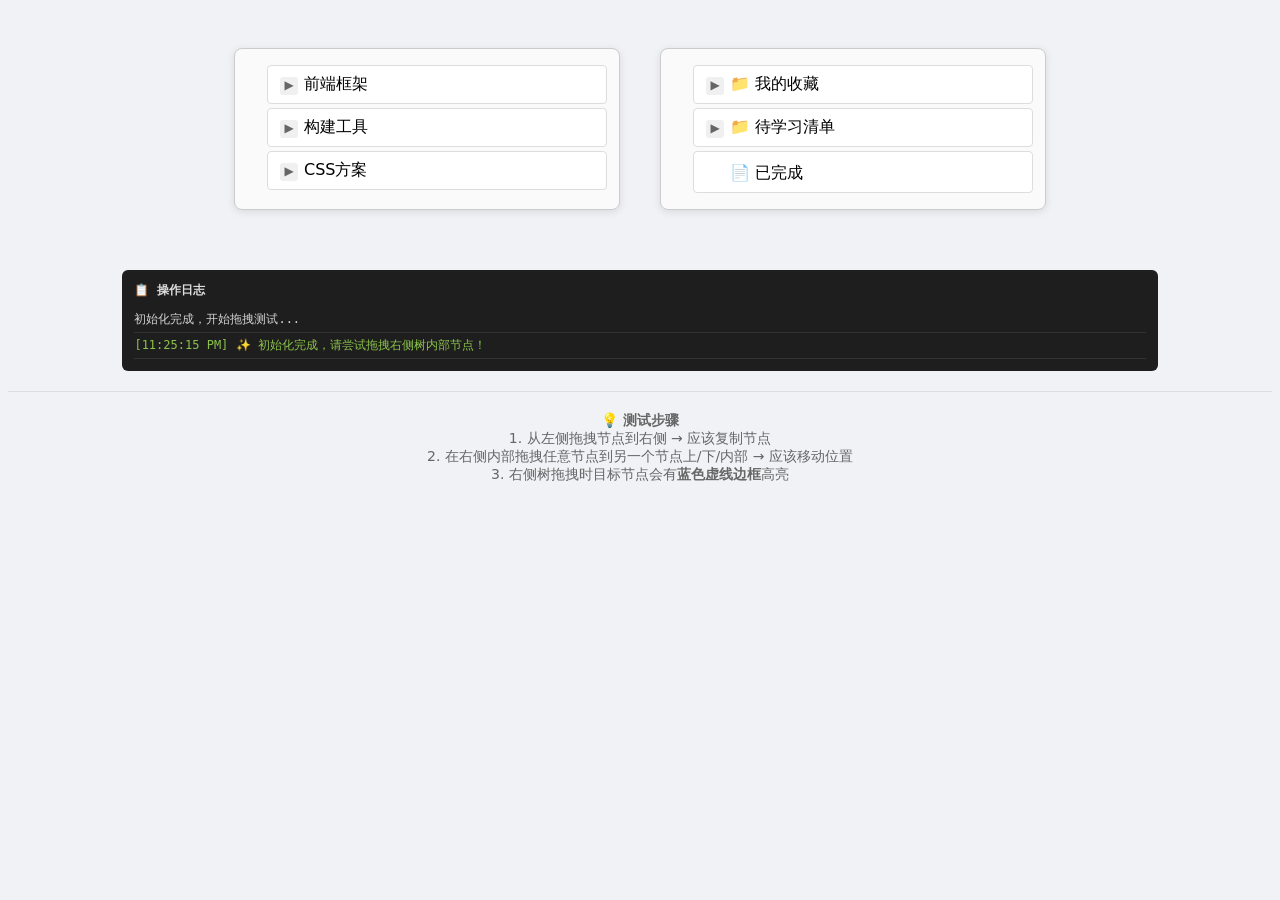
==== jquery-tree/index.html @ a4e8eb5d "新增jstree插件" ====
<!DOCTYPE html>
<html lang="zh-CN">
<head>
    <meta charset="UTF-8">
    <title>jQuery DragTree - 测试右侧拖拽</title>
    <script src="https://code.jquery.com/jquery-3.7.1.min.js"></script>
    <link rel="stylesheet" href="dragtree.css">
    <script src="jquery.dragtree.js"></script>
    <style>
        body {
            font-family: system-ui, -apple-system, sans-serif;
            background: #f0f2f5;
        }
        .demo-container {
            display: flex;
            gap: 40px;
            padding: 40px;
            justify-content: center;
            flex-wrap: wrap;
        }
        .tree {
            width: 360px;
            border: 1px solid #ccc;
            border-radius: 8px;
            padding: 12px;
            background: #fafafa;
            box-shadow: 0 2px 8px rgba(0,0,0,0.1);
        }
        .tree h3 {
            margin-top: 0;
            text-align: center;
            font-size: 16px;
            color: #333;
        }
        .info {
            text-align: center;
            padding: 20px;
            color: #666;
            font-size: 14px;
            border-top: 1px solid #ddd;
            margin-top: 20px;
        }
        .log-panel {
            margin: 20px auto;
            width: 80%;
            background: #1e1e1e;
            color: #d4d4d4;
            padding: 12px;
            border-radius: 6px;
            font-family: monospace;
            font-size: 12px;
            max-height: 200px;
            overflow-y: auto;
        }
        .log-panel h4 {
            margin: 0 0 8px 0;
            color: #ddd;
        }
        .log-entry {
            border-bottom: 1px solid #333;
            padding: 4px 0;
        }
        button {
            padding: 4px 12px;
            margin: 0 4px;
            cursor: pointer;
        }
    </style>
</head>
<body>
<div class="demo-container">
    <div class="tree" id="leftTree">
        <h3>📂 左侧树（可复制到右侧）</h3>
    </div>
    <div class="tree" id="rightTree">
        <h3>🎯 右侧树（内部可拖拽移动）</h3>
        <div style="text-align:center; margin-bottom:10px;">
            <button id="expandAll">全部展开</button>
            <button id="collapseAll">全部折叠</button>
            <button id="resetRight">重置右侧树</button>
        </div>
    </div>
</div>
<div class="log-panel" id="logPanel">
    <h4>📋 操作日志</h4>
    <div class="log-entry">初始化完成，开始拖拽测试...</div>
</div>
<div class="info">
    💡 <strong>测试步骤</strong><br>
    1. 从左侧拖拽节点到右侧 → 应该复制节点<br>
    2. 在右侧内部拖拽任意节点到另一个节点上/下/内部 → 应该移动位置<br>
    3. 右侧树拖拽时目标节点会有<strong>蓝色虚线边框</strong>高亮
</div>

<script>
    $(function() {
        // 日志记录
        function addLog(msg, type = 'info') {
            const colors = { info: '#8bc34a', copy: '#64b5f6', move: '#ffb74d', error: '#ef5350' };
            const logHtml = `<div class="log-entry" style="color: ${colors[type] || colors.info}">[${new Date().toLocaleTimeString()}] ${msg}</div>`;
            $('#logPanel').append(logHtml);
            $('#logPanel').scrollTop($('#logPanel')[0].scrollHeight);
        }
        
        // 左侧树数据
        const leftTreeData = [
            {
                id: "L1",
                text: "前端框架",
                children: [
                    { id: "L1-1", text: "Vue.js", children: [] },
                    { id: "L1-2", text: "React", children: [] },
                    { id: "L1-3", text: "Angular", children: [] }
                ]
            },
            {
                id: "L2",
                text: "构建工具",
                children: [
                    { id: "L2-1", text: "Webpack", children: [] },
                    { id: "L2-2", text: "Vite", children: [] }
                ]
            },
            {
                id: "L3",
                text: "CSS方案",
                children: [
                    { id: "L3-1", text: "Tailwind", children: [] },
                    { id: "L3-2", text: "CSS Modules", children: [] }
                ]
            }
        ];
        
        // 右侧树数据（初始有一些节点）
        const rightTreeData = [
            {
                id: "R1",
                text: "我的收藏",
                children: [
                    { id: "R1-1", text: "jQuery 技巧", children: [] },
                    { id: "R1-2", text: "CSS Grid 布局", children: [] }
                ]
            },
            {
                id: "R2",
                text: "待学习清单",
                children: [
                    { id: "R2-1", text: "TypeScript", children: [] },
                    { 
                        id: "R2-2", 
                        text: "Node.js 进阶", 
                        children: [
                            { id: "R2-2-1", text: "Express", children: [] },
                            { id: "R2-2-2", text: "Nest.js", children: [] }
                        ]
                    }
                ]
            },
            {
                id: "R3",
                text: "已完成",
                children: []
            }
        ];
        
        // 初始化左侧树
        $('#leftTree').dragtree({
            data: leftTreeData,
            defaultCollapsed: true,
            enableLeftToRight: true,
            enableRightReorder: false,
            onCopy: function(source, cloned, target, position) {
                addLog(`📋 复制: "${source.text}" → 目标: "${target.text}" (位置: ${position})`, 'copy');
            },
            onDragStart: function(li, type) {
                addLog(`🚀 开始拖拽: "${$(li).find('.node-text').text()}"`, 'info');
            },
            onDragEnd: function(li, target, success) {
                if (!success) addLog(`❌ 拖拽取消`, 'error');
            }
        });
        
        // 初始化右侧树（重点测试内部拖拽）
        let currentRightData = JSON.parse(JSON.stringify(rightTreeData));
        
        function initRightTree() {
            $('#rightTree').dragtree({
                data: currentRightData,
                defaultCollapsed: true,
                enableLeftToRight: true,
                enableRightReorder: true,  // 开启内部拖拽重排
                onCopy: function(source, cloned, target, position) {
                    addLog(`📋 复制: "${source.text}" → 目标: "${target.text}" (位置: ${position})`, 'copy');
                    // 更新内部数据引用
                    currentRightData = $('#rightTree').data('dragtree-data');
                },
                onMove: function(node, target, position) {
                    addLog(`🔄 移动: "${node.text}" → 目标: "${target.text}" (位置: ${position})`, 'move');
                    // 移动后更新数据引用
                    currentRightData = $('#rightTree').data('dragtree-data');
                    console.log('移动后的右侧树数据:', currentRightData);
                },
                onDragStart: function(li, type) {
                    addLog(`🚀 开始拖拽: "${$(li).find('.node-text').text()}" (内部移动)`, 'info');
                },
                onDragEnd: function(li, target, success) {
                    if (success) {
                        addLog(`✅ 拖拽完成`, 'move');
                    } else {
                        addLog(`❌ 拖拽取消或无效`, 'error');
                    }
                },
                onToggle: function(node, state) {
                    addLog(`🔽 ${state === 'expanded' ? '展开' : '折叠'}: "${node.text}"`, 'info');
                },
                renderNode: function(node) {
                    const hasChildren = node.children && node.children.length > 0;
                    const icon = hasChildren ? '📁' : '📄';
                    return `${icon} <span class="node-text">${escapeHtml(node.text)}</span>`;
                }
            });
        }
        
        initRightTree();
        
        // 重置右侧树
        $('#resetRight').on('click', function() {
            currentRightData = JSON.parse(JSON.stringify(rightTreeData));
            initRightTree();
            addLog(`🔄 已重置右侧树`, 'info');
        });
        
        // 全部展开/折叠
        $('#expandAll').on('click', function() {
            $('#rightTree').find('li').each(function() {
                const $li = $(this);
                const $icon = $li.children('.node-wrapper').children('.toggle-icon');
                const hasChildren = $li.children('ul').length > 0;
                if (hasChildren && $li.hasClass('collapsed')) {
                    $li.removeClass('collapsed');
                    $icon.text('▼');
                }
            });
            addLog(`📂 全部展开`, 'info');
        });
        
        $('#collapseAll').on('click', function() {
            $('#rightTree').find('li').each(function() {
                const $li = $(this);
                const $icon = $li.children('.node-wrapper').children('.toggle-icon');
                const hasChildren = $li.children('ul').length > 0;
                if (hasChildren && !$li.hasClass('collapsed')) {
                    $li.addClass('collapsed');
                    $icon.text('▶');
                }
            });
            addLog(`📁 全部折叠`, 'info');
        });
        
        function escapeHtml(str) {
            if (!str) return '';
            return String(str).replace(/[&<>]/g, function(m) {
                if (m === '&') return '&amp;';
                if (m === '<') return '&lt;';
                if (m === '>') return '&gt;';
                return m;
            });
        }
        
        addLog('✨ 初始化完成，请尝试拖拽右侧树内部节点！', 'info');
    });
</script>
</body>
</html>
---- jquery-tree/dragtree.css ----
[data-dragtree] {
    user-select: none;
}
[data-dragtree] ul {
    list-style: none;
    padding-left: 20px;
    margin: 0;
}
[data-dragtree] li {
    padding: 8px 12px;
    margin: 4px 0;
    background: white;
    border: 1px solid #ddd;
    border-radius: 4px;
    cursor: grab;
    transition: all 0.1s ease;
    position: relative;
}
[data-dragtree] li:active {
    cursor: grabbing;
}
[data-dragtree] li.dragging {
    opacity: 0.4;
}
[data-dragtree] li.drag-over {
    border: 2px dashed #0078d4;
    background: #e5f3ff;
}

/* 折叠/展开箭头样式 */
[data-dragtree] .toggle-icon {
    display: inline-block;
    width: 18px;
    height: 18px;
    margin-right: 6px;
    cursor: pointer;
    text-align: center;
    line-height: 16px;
    font-size: 12px;
    font-weight: bold;
    color: #666;
    background: #f0f0f0;
    border-radius: 3px;
    transition: all 0.1s;
}
[data-dragtree] .toggle-icon:hover {
    background: #ddd;
    color: #333;
}
[data-dragtree] .toggle-icon.empty {
    visibility: hidden;
    background: transparent;
    cursor: default;
}
[data-dragtree] .toggle-icon.empty:hover {
    background: transparent;
}

/* 节点内容区域（可拖拽区域） */
[data-dragtree] .node-content {
    display: inline-block;
    cursor: grab;
}
[data-dragtree] .node-content:active {
    cursor: grabbing;
}

/* 折叠状态：隐藏子 ul */
[data-dragtree] li.collapsed > ul {
    display: none;
}

/* 克隆元素样式 */
.drag-clone {
    position: fixed !important;
    z-index: 9999 !important;
    pointer-events: none !important;
    background: white !important;
    border: 2px solid #0078d4 !important;
    border-radius: 4px !important;
    padding: 6px 12px !important;
    box-shadow: 2px 2px 8px rgba(0,0,0,0.2) !important;
    opacity: 0.8 !important;
    white-space: nowrap !important;
    font-family: inherit !important;
    font-size: 14px !important;
}
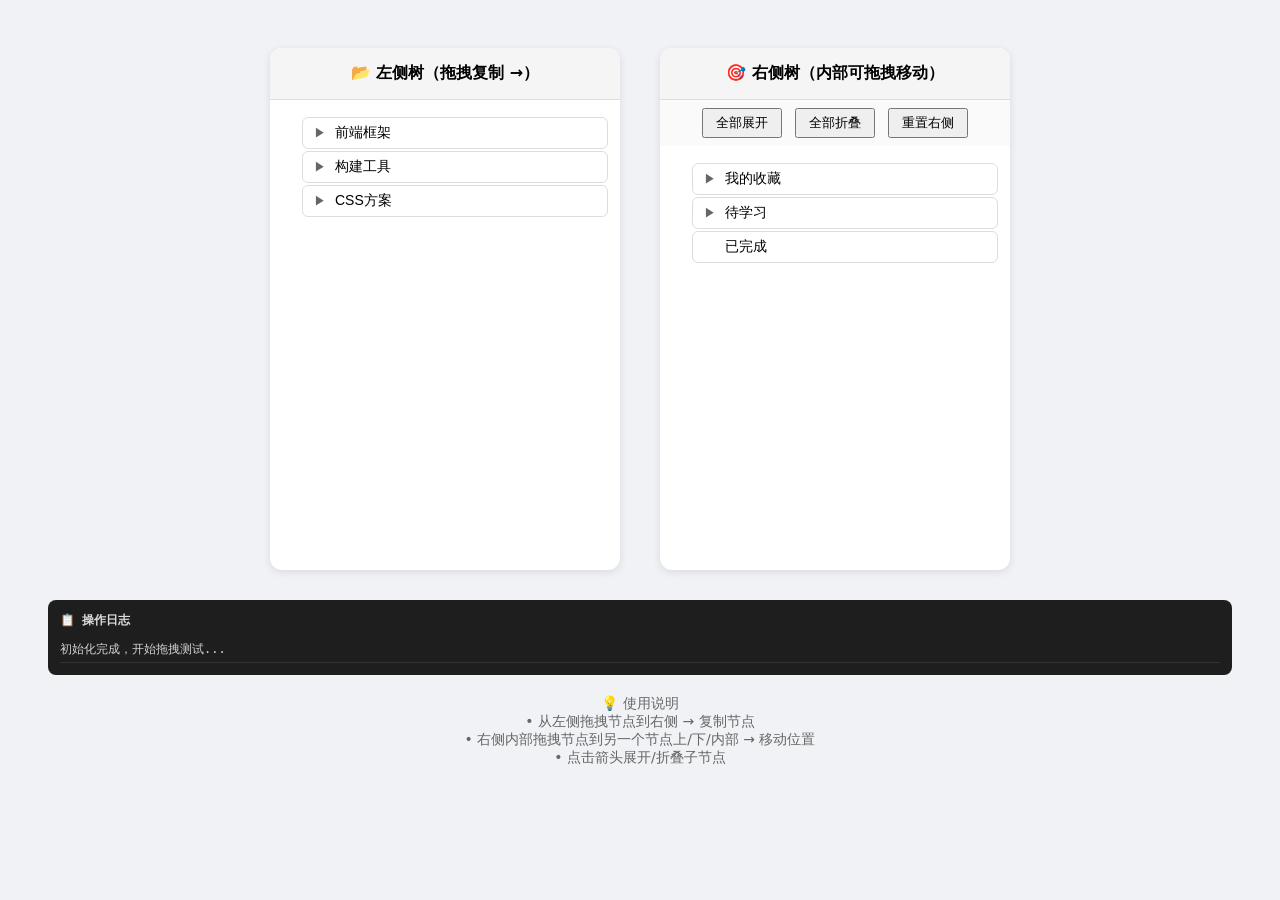
==== commit 74d214f9: "更新jstree" ====
--- a/jquery-tree/index.html
+++ b/jquery-tree/index.html
@@ -2,51 +2,49 @@
 <html lang="zh-CN">
 <head>
     <meta charset="UTF-8">
-    <title>jQuery DragTree - 测试右侧拖拽</title>
+    <title>SimpleTree - 简洁拖拽树</title>
     <script src="https://code.jquery.com/jquery-3.7.1.min.js"></script>
-    <link rel="stylesheet" href="dragtree.css">
-    <script src="jquery.dragtree.js"></script>
+    <link rel="stylesheet" href="simple-tree.css">
+    <script src="simple-tree.js"></script>
     <style>
         body {
             font-family: system-ui, -apple-system, sans-serif;
             background: #f0f2f5;
-        }
-        .demo-container {
+            padding: 40px;
+        }
+        .container {
             display: flex;
             gap: 40px;
-            padding: 40px;
             justify-content: center;
             flex-wrap: wrap;
         }
-        .tree {
-            width: 360px;
-            border: 1px solid #ccc;
+        .tree-panel {
+            width: 350px;
+            background: white;
+            border-radius: 12px;
+            box-shadow: 0 2px 8px rgba(0,0,0,0.1);
+            overflow: hidden;
+        }
+        .tree-panel h3 {
+            margin: 0;
+            padding: 15px;
+            background: #f5f5f5;
+            border-bottom: 1px solid #ddd;
+            text-align: center;
+            font-size: 16px;
+        }
+        .tree-panel .simple-tree {
+            padding: 12px;
+            min-height: 400px;
+            max-height: 500px;
+            overflow-y: auto;
+        }
+        .log-panel {
+            margin-top: 30px;
+            background: #1e1e1e;
+            color: #d4d4d4;
             border-radius: 8px;
             padding: 12px;
-            background: #fafafa;
-            box-shadow: 0 2px 8px rgba(0,0,0,0.1);
-        }
-        .tree h3 {
-            margin-top: 0;
-            text-align: center;
-            font-size: 16px;
-            color: #333;
-        }
-        .info {
-            text-align: center;
-            padding: 20px;
-            color: #666;
-            font-size: 14px;
-            border-top: 1px solid #ddd;
-            margin-top: 20px;
-        }
-        .log-panel {
-            margin: 20px auto;
-            width: 80%;
-            background: #1e1e1e;
-            color: #d4d4d4;
-            padding: 12px;
-            border-radius: 6px;
             font-family: monospace;
             font-size: 12px;
             max-height: 200px;
@@ -57,8 +55,14 @@
             color: #ddd;
         }
         .log-entry {
+            padding: 4px 0;
             border-bottom: 1px solid #333;
-            padding: 4px 0;
+        }
+        .info {
+            text-align: center;
+            margin-top: 20px;
+            color: #666;
+            font-size: 14px;
         }
         button {
             padding: 4px 12px;
@@ -68,155 +72,115 @@
     </style>
 </head>
 <body>
-<div class="demo-container">
-    <div class="tree" id="leftTree">
-        <h3>📂 左侧树（可复制到右侧）</h3>
+<div class="container">
+    <!-- 左侧树 -->
+    <div class="tree-panel">
+        <h3>📂 左侧树（拖拽复制 →）</h3>
+        <div id="leftTree"></div>
     </div>
-    <div class="tree" id="rightTree">
+    
+    <!-- 右侧树 -->
+    <div class="tree-panel">
         <h3>🎯 右侧树（内部可拖拽移动）</h3>
-        <div style="text-align:center; margin-bottom:10px;">
+        <div style="padding: 8px; text-align: center; background: #fafafa;">
             <button id="expandAll">全部展开</button>
             <button id="collapseAll">全部折叠</button>
-            <button id="resetRight">重置右侧树</button>
+            <button id="resetRight">重置右侧</button>
         </div>
+        <div id="rightTree"></div>
     </div>
 </div>
+
 <div class="log-panel" id="logPanel">
     <h4>📋 操作日志</h4>
     <div class="log-entry">初始化完成，开始拖拽测试...</div>
 </div>
 <div class="info">
-    💡 <strong>测试步骤</strong><br>
-    1. 从左侧拖拽节点到右侧 → 应该复制节点<br>
-    2. 在右侧内部拖拽任意节点到另一个节点上/下/内部 → 应该移动位置<br>
-    3. 右侧树拖拽时目标节点会有<strong>蓝色虚线边框</strong>高亮
+    💡 使用说明<br>
+    • 从左侧拖拽节点到右侧 → 复制节点<br>
+    • 右侧内部拖拽节点到另一个节点上/下/内部 → 移动位置<br>
+    • 点击箭头展开/折叠子节点
 </div>
 
 <script>
     $(function() {
-        // 日志记录
-        function addLog(msg, type = 'info') {
-            const colors = { info: '#8bc34a', copy: '#64b5f6', move: '#ffb74d', error: '#ef5350' };
+        // 日志
+        function addLog(msg, type) {
+            const colors = { copy: '#64b5f6', move: '#ffb74d', error: '#ef5350', info: '#8bc34a' };
             const logHtml = `<div class="log-entry" style="color: ${colors[type] || colors.info}">[${new Date().toLocaleTimeString()}] ${msg}</div>`;
             $('#logPanel').append(logHtml);
             $('#logPanel').scrollTop($('#logPanel')[0].scrollHeight);
         }
         
         // 左侧树数据
-        const leftTreeData = [
-            {
-                id: "L1",
-                text: "前端框架",
-                children: [
-                    { id: "L1-1", text: "Vue.js", children: [] },
-                    { id: "L1-2", text: "React", children: [] },
-                    { id: "L1-3", text: "Angular", children: [] }
-                ]
+        const leftData = [
+            { id: "L1", text: "前端框架", children: [
+                { id: "L1-1", text: "Vue.js" },
+                { id: "L1-2", text: "React" },
+                { id: "L1-3", text: "Angular" }
+            ]},
+            { id: "L2", text: "构建工具", children: [
+                { id: "L2-1", text: "Webpack" },
+                { id: "L2-2", text: "Vite" }
+            ]},
+            { id: "L3", text: "CSS方案", children: [
+                { id: "L3-1", text: "Tailwind" },
+                { id: "L3-2", text: "CSS Modules" }
+            ]}
+        ];
+        
+        // 右侧树数据
+        let rightData = [
+            { id: "R1", text: "我的收藏", children: [
+                { id: "R1-1", text: "jQuery技巧" },
+                { id: "R1-2", text: "CSS Grid" }
+            ]},
+            { id: "R2", text: "待学习", children: [
+                { id: "R2-1", text: "TypeScript" },
+                { id: "R2-2", text: "Node.js", children: [
+                    { id: "R2-2-1", text: "Express" },
+                    { id: "R2-2-2", text: "Nest.js" }
+                ]}
+            ]},
+            { id: "R3", text: "已完成", children: [] }
+        ];
+        
+        // 初始化左侧树
+        $('#leftTree').simpleTree({
+            data: leftData,
+            defaultCollapsed: true,
+            onCopy: function(source, cloned, targetId, position) {
+                addLog(`📋 复制: "${source.text}" → 目标ID: ${targetId} (${position})`, 'copy');
             },
-            {
-                id: "L2",
-                text: "构建工具",
-                children: [
-                    { id: "L2-1", text: "Webpack", children: [] },
-                    { id: "L2-2", text: "Vite", children: [] }
-                ]
+            onDragStart: function(node, treeId) {
+                addLog(`🚀 开始拖拽: "${node.text}" (${treeId})`, 'info');
             },
-            {
-                id: "L3",
-                text: "CSS方案",
-                children: [
-                    { id: "L3-1", text: "Tailwind", children: [] },
-                    { id: "L3-2", text: "CSS Modules", children: [] }
-                ]
+            onDragEnd: function(node, success) {
+                if (!success) addLog(`❌ 拖拽取消: "${node.text}"`, 'error');
+                else addLog(`✅ 拖拽完成: "${node.text}"`, 'info');
             }
-        ];
-        
-        // 右侧树数据（初始有一些节点）
-        const rightTreeData = [
-            {
-                id: "R1",
-                text: "我的收藏",
-                children: [
-                    { id: "R1-1", text: "jQuery 技巧", children: [] },
-                    { id: "R1-2", text: "CSS Grid 布局", children: [] }
-                ]
-            },
-            {
-                id: "R2",
-                text: "待学习清单",
-                children: [
-                    { id: "R2-1", text: "TypeScript", children: [] },
-                    { 
-                        id: "R2-2", 
-                        text: "Node.js 进阶", 
-                        children: [
-                            { id: "R2-2-1", text: "Express", children: [] },
-                            { id: "R2-2-2", text: "Nest.js", children: [] }
-                        ]
-                    }
-                ]
-            },
-            {
-                id: "R3",
-                text: "已完成",
-                children: []
-            }
-        ];
-        
-        // 初始化左侧树
-        $('#leftTree').dragtree({
-            data: leftTreeData,
-            defaultCollapsed: true,
-            enableLeftToRight: true,
-            enableRightReorder: false,
-            onCopy: function(source, cloned, target, position) {
-                addLog(`📋 复制: "${source.text}" → 目标: "${target.text}" (位置: ${position})`, 'copy');
-            },
-            onDragStart: function(li, type) {
-                addLog(`🚀 开始拖拽: "${$(li).find('.node-text').text()}"`, 'info');
-            },
-            onDragEnd: function(li, target, success) {
-                if (!success) addLog(`❌ 拖拽取消`, 'error');
-            }
-        });
-        
-        // 初始化右侧树（重点测试内部拖拽）
-        let currentRightData = JSON.parse(JSON.stringify(rightTreeData));
-        
+        });
+        
+        // 初始化右侧树
         function initRightTree() {
-            $('#rightTree').dragtree({
-                data: currentRightData,
+            $('#rightTree').simpleTree({
+                data: JSON.parse(JSON.stringify(rightData)),
                 defaultCollapsed: true,
-                enableLeftToRight: true,
-                enableRightReorder: true,  // 开启内部拖拽重排
-                onCopy: function(source, cloned, target, position) {
-                    addLog(`📋 复制: "${source.text}" → 目标: "${target.text}" (位置: ${position})`, 'copy');
+                onCopy: function(source, cloned, targetId, position) {
+                    addLog(`📋 复制: "${source.text}" → 目标ID: ${targetId} (${position})`, 'copy');
                     // 更新内部数据引用
-                    currentRightData = $('#rightTree').data('dragtree-data');
+                    rightData = $('#rightTree').data('treeData');
                 },
-                onMove: function(node, target, position) {
-                    addLog(`🔄 移动: "${node.text}" → 目标: "${target.text}" (位置: ${position})`, 'move');
-                    // 移动后更新数据引用
-                    currentRightData = $('#rightTree').data('dragtree-data');
-                    console.log('移动后的右侧树数据:', currentRightData);
+                onMove: function(node, targetId, position) {
+                    addLog(`🔄 移动: "${node.text}" → 目标ID: ${targetId} (${position})`, 'move');
+                    rightData = $('#rightTree').data('treeData');
                 },
-                onDragStart: function(li, type) {
-                    addLog(`🚀 开始拖拽: "${$(li).find('.node-text').text()}" (内部移动)`, 'info');
+                onDragStart: function(node, treeId) {
+                    addLog(`🚀 开始拖拽: "${node.text}" (内部移动)`, 'info');
                 },
-                onDragEnd: function(li, target, success) {
-                    if (success) {
-                        addLog(`✅ 拖拽完成`, 'move');
-                    } else {
-                        addLog(`❌ 拖拽取消或无效`, 'error');
-                    }
-                },
-                onToggle: function(node, state) {
-                    addLog(`🔽 ${state === 'expanded' ? '展开' : '折叠'}: "${node.text}"`, 'info');
-                },
-                renderNode: function(node) {
-                    const hasChildren = node.children && node.children.length > 0;
-                    const icon = hasChildren ? '📁' : '📄';
-                    return `${icon} <span class="node-text">${escapeHtml(node.text)}</span>`;
+                onDragEnd: function(node, success) {
+                    if (success) addLog(`✅ 移动完成: "${node.text}"`, 'move');
+                    else addLog(`❌ 移动取消: "${node.text}"`, 'error');
                 }
             });
         }
@@ -225,49 +189,50 @@
         
         // 重置右侧树
         $('#resetRight').on('click', function() {
-            currentRightData = JSON.parse(JSON.stringify(rightTreeData));
+            rightData = [
+                { id: "R1", text: "我的收藏", children: [
+                    { id: "R1-1", text: "jQuery技巧" },
+                    { id: "R1-2", text: "CSS Grid" }
+                ]},
+                { id: "R2", text: "待学习", children: [
+                    { id: "R2-1", text: "TypeScript" },
+                    { id: "R2-2", text: "Node.js", children: [
+                        { id: "R2-2-1", text: "Express" },
+                        { id: "R2-2-2", text: "Nest.js" }
+                    ]}
+                ]},
+                { id: "R3", text: "已完成", children: [] }
+            ];
             initRightTree();
-            addLog(`🔄 已重置右侧树`, 'info');
+            addLog('🔄 右侧树已重置', 'info');
         });
         
         // 全部展开/折叠
-        $('#expandAll').on('click', function() {
-            $('#rightTree').find('li').each(function() {
-                const $li = $(this);
-                const $icon = $li.children('.node-wrapper').children('.toggle-icon');
-                const hasChildren = $li.children('ul').length > 0;
-                if (hasChildren && $li.hasClass('collapsed')) {
-                    $li.removeClass('collapsed');
-                    $icon.text('▼');
+        function setAllCollapsed($tree, collapsed) {
+            $tree.find('.node-children').each(function() {
+                const $children = $(this);
+                const $icon = $children.closest('li').find('.toggle-icon');
+                if ($children.length) {
+                    if (collapsed) {
+                        $children.hide();
+                        $icon.text('▶');
+                    } else {
+                        $children.show();
+                        $icon.text('▼');
+                    }
                 }
             });
-            addLog(`📂 全部展开`, 'info');
+        }
+        
+        $('#expandAll').on('click', function() {
+            setAllCollapsed($('#rightTree'), false);
+            addLog('📂 全部展开', 'info');
         });
         
         $('#collapseAll').on('click', function() {
-            $('#rightTree').find('li').each(function() {
-                const $li = $(this);
-                const $icon = $li.children('.node-wrapper').children('.toggle-icon');
-                const hasChildren = $li.children('ul').length > 0;
-                if (hasChildren && !$li.hasClass('collapsed')) {
-                    $li.addClass('collapsed');
-                    $icon.text('▶');
-                }
-            });
-            addLog(`📁 全部折叠`, 'info');
-        });
-        
-        function escapeHtml(str) {
-            if (!str) return '';
-            return String(str).replace(/[&<>]/g, function(m) {
-                if (m === '&') return '&amp;';
-                if (m === '<') return '&lt;';
-                if (m === '>') return '&gt;';
-                return m;
-            });
-        }
-        
-        addLog('✨ 初始化完成，请尝试拖拽右侧树内部节点！', 'info');
+            setAllCollapsed($('#rightTree'), true);
+            addLog('📁 全部折叠', 'info');
+        });
     });
 </script>
 </body>
--- a/jquery-tree/simple-tree.css
+++ b/jquery-tree/simple-tree.css
@@ -0,0 +1,82 @@
+/* simple-tree.css - 简洁树样式 */
+.simple-tree {
+    user-select: none;
+    font-family: -apple-system, BlinkMacSystemFont, 'Segoe UI', Roboto, sans-serif;
+    font-size: 14px;
+}
+
+.simple-tree ul {
+    list-style: none;
+    padding-left: 20px;
+    margin: 5px 0;
+}
+
+.simple-tree li {
+    list-style: none;
+    margin: 2px 0;
+    padding: 0;
+}
+
+.simple-tree .tree-node {
+    display: flex;
+    align-items: center;
+    padding: 6px 8px;
+    margin: 2px 0;
+    background: white;
+    border: 1px solid #ddd;
+    border-radius: 6px;
+    cursor: grab;
+    transition: all 0.1s ease;
+    gap: 6px;
+}
+
+.simple-tree .tree-node:active {
+    cursor: grabbing;
+}
+
+.simple-tree .tree-node.dragging {
+    opacity: 0.4;
+    cursor: grabbing;
+}
+
+.simple-tree .tree-node.drag-over {
+    border: 2px solid #0078d4;
+    background: #e5f3ff;
+}
+
+.simple-tree .toggle-icon {
+    display: inline-flex;
+    align-items: center;
+    justify-content: center;
+    width: 18px;
+    height: 18px;
+    font-size: 12px;
+    cursor: pointer;
+    color: #666;
+    flex-shrink: 0;
+}
+
+.simple-tree .toggle-icon.empty {
+    visibility: hidden;
+    cursor: default;
+}
+
+.simple-tree .node-content {
+    flex: 1;
+}
+
+/* 拖拽克隆体 */
+.simple-tree-clone {
+    position: fixed;
+    z-index: 9999;
+    background: white;
+    border: 2px solid #0078d4;
+    border-radius: 6px;
+    padding: 6px 12px;
+    box-shadow: 2px 2px 10px rgba(0,0,0,0.2);
+    opacity: 0.85;
+    font-size: 14px;
+    font-family: inherit;
+    pointer-events: none;
+    white-space: nowrap;
+}
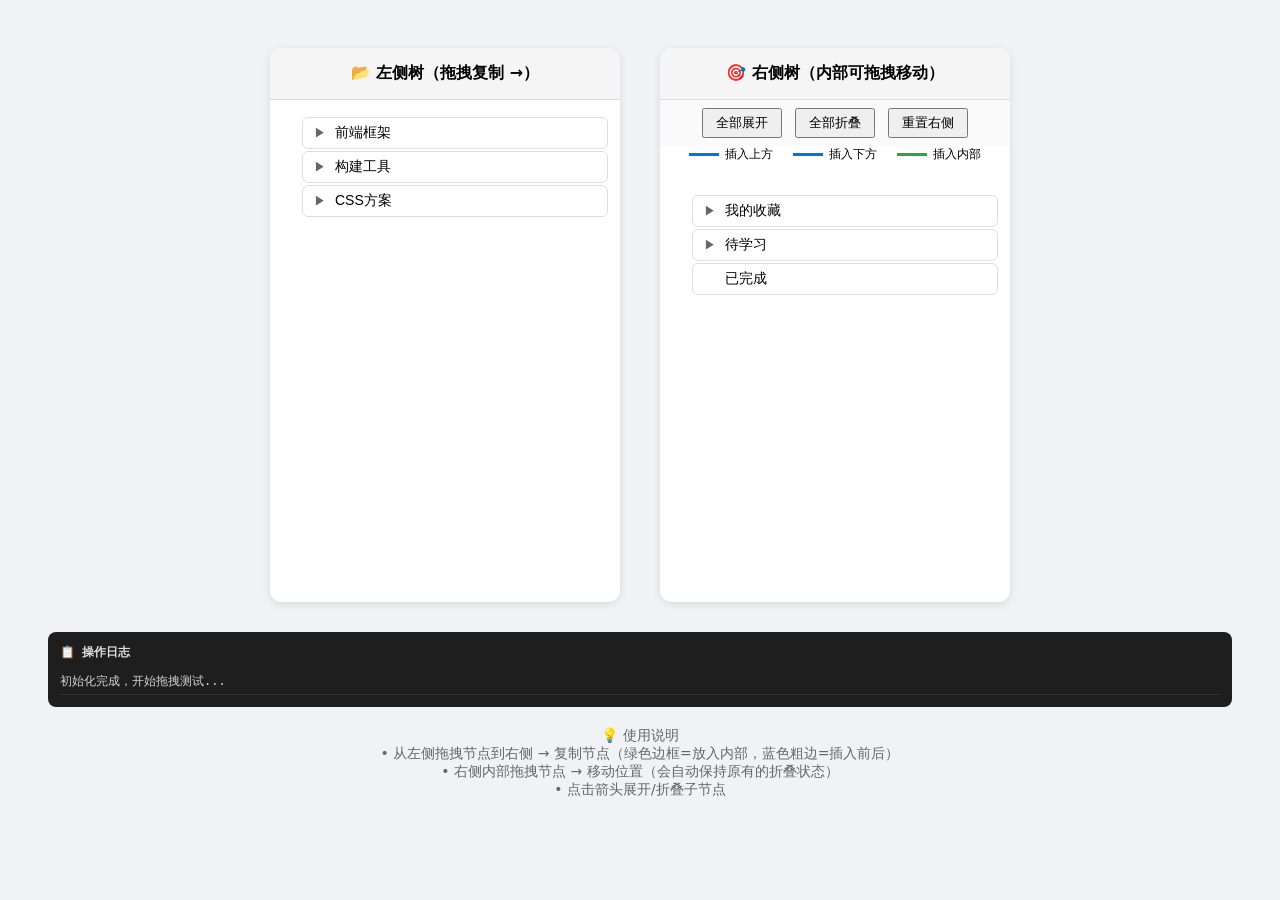
==== commit 9b4a5787: "修复jstree初步测试ok版本" ====
--- a/jquery-tree/index.html
+++ b/jquery-tree/index.html
@@ -2,7 +2,7 @@
 <html lang="zh-CN">
 <head>
     <meta charset="UTF-8">
-    <title>SimpleTree - 简洁拖拽树</title>
+    <title>SimpleTree - 优化版</title>
     <script src="https://code.jquery.com/jquery-3.7.1.min.js"></script>
     <link rel="stylesheet" href="simple-tree.css">
     <script src="simple-tree.js"></script>
@@ -64,6 +64,33 @@
             color: #666;
             font-size: 14px;
         }
+        .legend {
+            display: flex;
+            justify-content: center;
+            gap: 20px;
+            margin-bottom: 15px;
+            font-size: 12px;
+        }
+        .legend-item {
+            display: inline-flex;
+            align-items: center;
+            gap: 6px;
+        }
+        .legend-before {
+            width: 30px;
+            height: 3px;
+            background: #0078d4;
+        }
+        .legend-after {
+            width: 30px;
+            height: 3px;
+            background: #0078d4;
+        }
+        .legend-inside {
+            width: 30px;
+            height: 3px;
+            background: #28a745;
+        }
         button {
             padding: 4px 12px;
             margin: 0 4px;
@@ -73,19 +100,22 @@
 </head>
 <body>
 <div class="container">
-    <!-- 左侧树 -->
     <div class="tree-panel">
         <h3>📂 左侧树（拖拽复制 →）</h3>
         <div id="leftTree"></div>
     </div>
     
-    <!-- 右侧树 -->
     <div class="tree-panel">
         <h3>🎯 右侧树（内部可拖拽移动）</h3>
         <div style="padding: 8px; text-align: center; background: #fafafa;">
             <button id="expandAll">全部展开</button>
             <button id="collapseAll">全部折叠</button>
             <button id="resetRight">重置右侧</button>
+        </div>
+        <div class="legend">
+            <span class="legend-item"><span class="legend-before"></span> 插入上方</span>
+            <span class="legend-item"><span class="legend-after"></span> 插入下方</span>
+            <span class="legend-item"><span class="legend-inside"></span> 插入内部</span>
         </div>
         <div id="rightTree"></div>
     </div>
@@ -97,14 +127,13 @@
 </div>
 <div class="info">
     💡 使用说明<br>
-    • 从左侧拖拽节点到右侧 → 复制节点<br>
-    • 右侧内部拖拽节点到另一个节点上/下/内部 → 移动位置<br>
+    • 从左侧拖拽节点到右侧 → 复制节点（绿色边框=放入内部，蓝色粗边=插入前后）<br>
+    • 右侧内部拖拽节点 → 移动位置（会自动保持原有的折叠状态）<br>
     • 点击箭头展开/折叠子节点
 </div>
 
 <script>
     $(function() {
-        // 日志
         function addLog(msg, type) {
             const colors = { copy: '#64b5f6', move: '#ffb74d', error: '#ef5350', info: '#8bc34a' };
             const logHtml = `<div class="log-entry" style="color: ${colors[type] || colors.info}">[${new Date().toLocaleTimeString()}] ${msg}</div>`;
@@ -112,7 +141,6 @@
             $('#logPanel').scrollTop($('#logPanel')[0].scrollHeight);
         }
         
-        // 左侧树数据
         const leftData = [
             { id: "L1", text: "前端框架", children: [
                 { id: "L1-1", text: "Vue.js" },
@@ -129,7 +157,6 @@
             ]}
         ];
         
-        // 右侧树数据
         let rightData = [
             { id: "R1", text: "我的收藏", children: [
                 { id: "R1-1", text: "jQuery技巧" },
@@ -145,34 +172,30 @@
             { id: "R3", text: "已完成", children: [] }
         ];
         
-        // 初始化左侧树
         $('#leftTree').simpleTree({
             data: leftData,
             defaultCollapsed: true,
             onCopy: function(source, cloned, targetId, position) {
-                addLog(`📋 复制: "${source.text}" → 目标ID: ${targetId} (${position})`, 'copy');
+                addLog(`📋 复制: "${source.text}" → 目标: ${targetId} (${position})`, 'copy');
             },
             onDragStart: function(node, treeId) {
-                addLog(`🚀 开始拖拽: "${node.text}" (${treeId})`, 'info');
+                addLog(`🚀 开始拖拽: "${node.text}"`, 'info');
             },
             onDragEnd: function(node, success) {
                 if (!success) addLog(`❌ 拖拽取消: "${node.text}"`, 'error');
-                else addLog(`✅ 拖拽完成: "${node.text}"`, 'info');
             }
         });
         
-        // 初始化右侧树
         function initRightTree() {
             $('#rightTree').simpleTree({
                 data: JSON.parse(JSON.stringify(rightData)),
                 defaultCollapsed: true,
                 onCopy: function(source, cloned, targetId, position) {
-                    addLog(`📋 复制: "${source.text}" → 目标ID: ${targetId} (${position})`, 'copy');
-                    // 更新内部数据引用
+                    addLog(`📋 复制: "${source.text}" → 目标: ${targetId} (${position})`, 'copy');
                     rightData = $('#rightTree').data('treeData');
                 },
                 onMove: function(node, targetId, position) {
-                    addLog(`🔄 移动: "${node.text}" → 目标ID: ${targetId} (${position})`, 'move');
+                    addLog(`🔄 移动: "${node.text}" → 目标: ${targetId} (${position})`, 'move');
                     rightData = $('#rightTree').data('treeData');
                 },
                 onDragStart: function(node, treeId) {
@@ -187,7 +210,6 @@
         
         initRightTree();
         
-        // 重置右侧树
         $('#resetRight').on('click', function() {
             rightData = [
                 { id: "R1", text: "我的收藏", children: [
@@ -207,7 +229,6 @@
             addLog('🔄 右侧树已重置', 'info');
         });
         
-        // 全部展开/折叠
         function setAllCollapsed($tree, collapsed) {
             $tree.find('.node-children').each(function() {
                 const $children = $(this);
--- a/jquery-tree/simple-tree.css
+++ b/jquery-tree/simple-tree.css
@@ -1,4 +1,4 @@
-/* simple-tree.css - 简洁树样式 */
+/* simple-tree.css - 优化版 */
 .simple-tree {
     user-select: none;
     font-family: -apple-system, BlinkMacSystemFont, 'Segoe UI', Roboto, sans-serif;
@@ -39,9 +39,23 @@
     cursor: grabbing;
 }
 
-.simple-tree .tree-node.drag-over {
-    border: 2px solid #0078d4;
-    background: #e5f3ff;
+/* 拖拽到目标节点 - 不同位置不同样式 */
+.simple-tree .tree-node.drag-over-before {
+    border-top: 3px solid #0078d4;
+    border-bottom: 1px solid #ddd;
+    background: #f0f8ff;
+}
+
+.simple-tree .tree-node.drag-over-after {
+    border-bottom: 3px solid #0078d4;
+    border-top: 1px solid #ddd;
+    background: #f0f8ff;
+}
+
+.simple-tree .tree-node.drag-over-inside {
+    border: 2px solid #28a745;
+    background: #e8f5e9;
+    box-shadow: 0 0 0 2px rgba(40, 167, 69, 0.2);
 }
 
 .simple-tree .toggle-icon {
@@ -54,6 +68,7 @@
     cursor: pointer;
     color: #666;
     flex-shrink: 0;
+    transition: transform 0.1s;
 }
 
 .simple-tree .toggle-icon.empty {
@@ -79,4 +94,11 @@
     font-family: inherit;
     pointer-events: none;
     white-space: nowrap;
+}
+
+/* 提示文字 */
+.drop-hint {
+    font-size: 12px;
+    color: #666;
+    margin-left: 8px;
 }
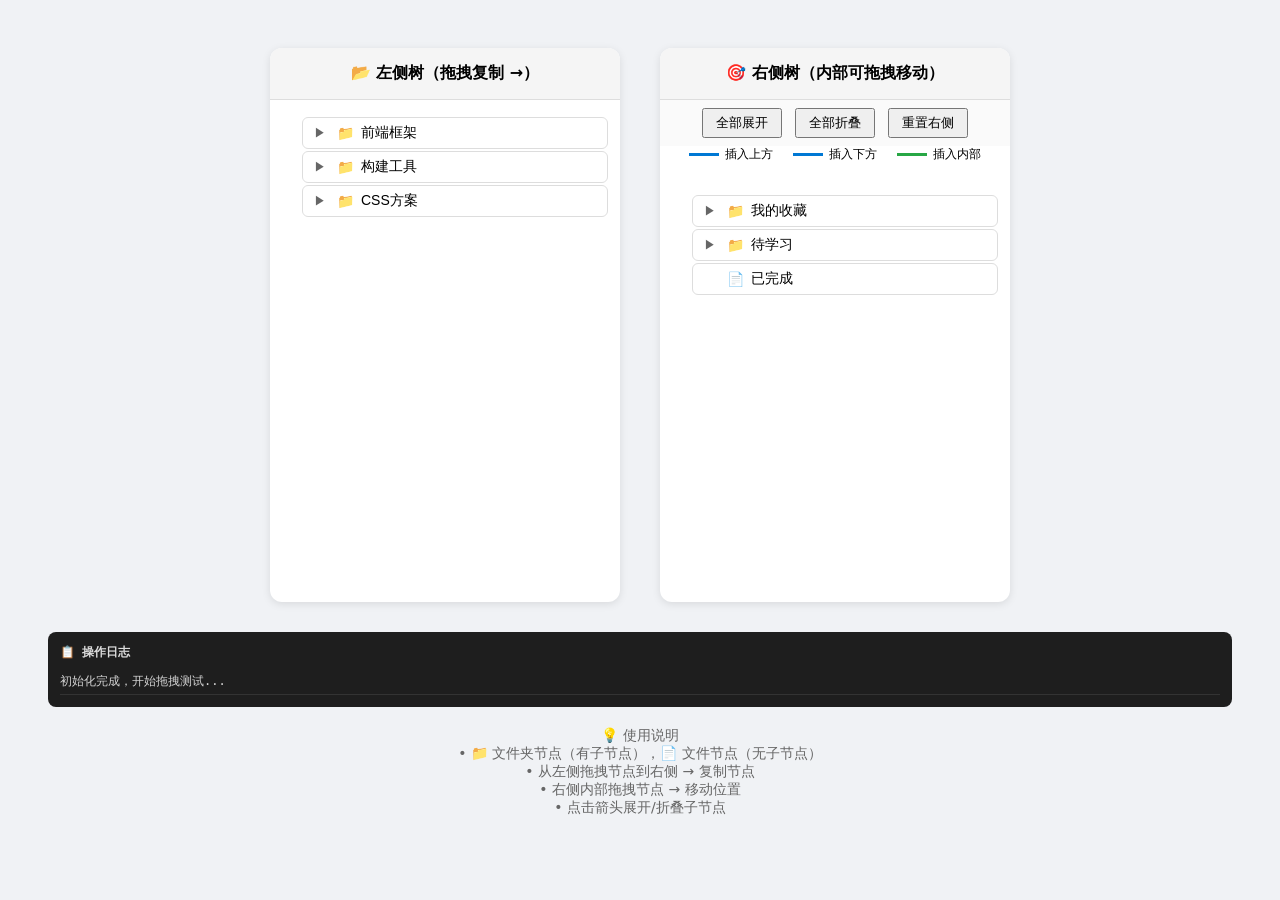
==== commit 6c607f2c: "dragtree根据不同树节点类型更换图标" ====
--- a/jquery-tree/index.html
+++ b/jquery-tree/index.html
@@ -2,7 +2,7 @@
 <html lang="zh-CN">
 <head>
     <meta charset="UTF-8">
-    <title>SimpleTree - 优化版</title>
+    <title>SimpleTree - 带图标版</title>
     <script src="https://code.jquery.com/jquery-3.7.1.min.js"></script>
     <link rel="stylesheet" href="simple-tree.css">
     <script src="simple-tree.js"></script>
@@ -127,8 +127,9 @@
 </div>
 <div class="info">
     💡 使用说明<br>
-    • 从左侧拖拽节点到右侧 → 复制节点（绿色边框=放入内部，蓝色粗边=插入前后）<br>
-    • 右侧内部拖拽节点 → 移动位置（会自动保持原有的折叠状态）<br>
+    • 📁 文件夹节点（有子节点），📄 文件节点（无子节点）<br>
+    • 从左侧拖拽节点到右侧 → 复制节点<br>
+    • 右侧内部拖拽节点 → 移动位置<br>
     • 点击箭头展开/折叠子节点
 </div>
 
@@ -175,6 +176,11 @@
         $('#leftTree').simpleTree({
             data: leftData,
             defaultCollapsed: true,
+            icons: {
+                folder: '📁',
+                folderOpen: '📂',
+                file: '📄'
+            },
             onCopy: function(source, cloned, targetId, position) {
                 addLog(`📋 复制: "${source.text}" → 目标: ${targetId} (${position})`, 'copy');
             },
@@ -190,6 +196,11 @@
             $('#rightTree').simpleTree({
                 data: JSON.parse(JSON.stringify(rightData)),
                 defaultCollapsed: true,
+                icons: {
+                    folder: '📁',
+                    folderOpen: '📂',
+                    file: '📄'
+                },
                 onCopy: function(source, cloned, targetId, position) {
                     addLog(`📋 复制: "${source.text}" → 目标: ${targetId} (${position})`, 'copy');
                     rightData = $('#rightTree').data('treeData');
--- a/jquery-tree/simple-tree.css
+++ b/jquery-tree/simple-tree.css
@@ -58,6 +58,7 @@
     box-shadow: 0 0 0 2px rgba(40, 167, 69, 0.2);
 }
 
+/* 折叠/展开箭头 */
 .simple-tree .toggle-icon {
     display: inline-flex;
     align-items: center;
@@ -74,6 +75,26 @@
 .simple-tree .toggle-icon.empty {
     visibility: hidden;
     cursor: default;
+}
+
+/* 节点图标 */
+.simple-tree .node-icon {
+    display: inline-flex;
+    align-items: center;
+    justify-content: center;
+    width: 20px;
+    font-size: 14px;
+    flex-shrink: 0;
+}
+
+/* 目录节点图标（有子节点）- 文件夹 */
+.simple-tree .tree-node.folder .node-icon {
+    color: #f0ad4e;
+}
+
+/* 叶子节点图标（无子节点）- 文件 */
+.simple-tree .tree-node.leaf .node-icon {
+    color: #6c757d;
 }
 
 .simple-tree .node-content {
@@ -94,11 +115,7 @@
     font-family: inherit;
     pointer-events: none;
     white-space: nowrap;
-}
-
-/* 提示文字 */
-.drop-hint {
-    font-size: 12px;
-    color: #666;
-    margin-left: 8px;
+    display: flex;
+    align-items: center;
+    gap: 6px;
 }
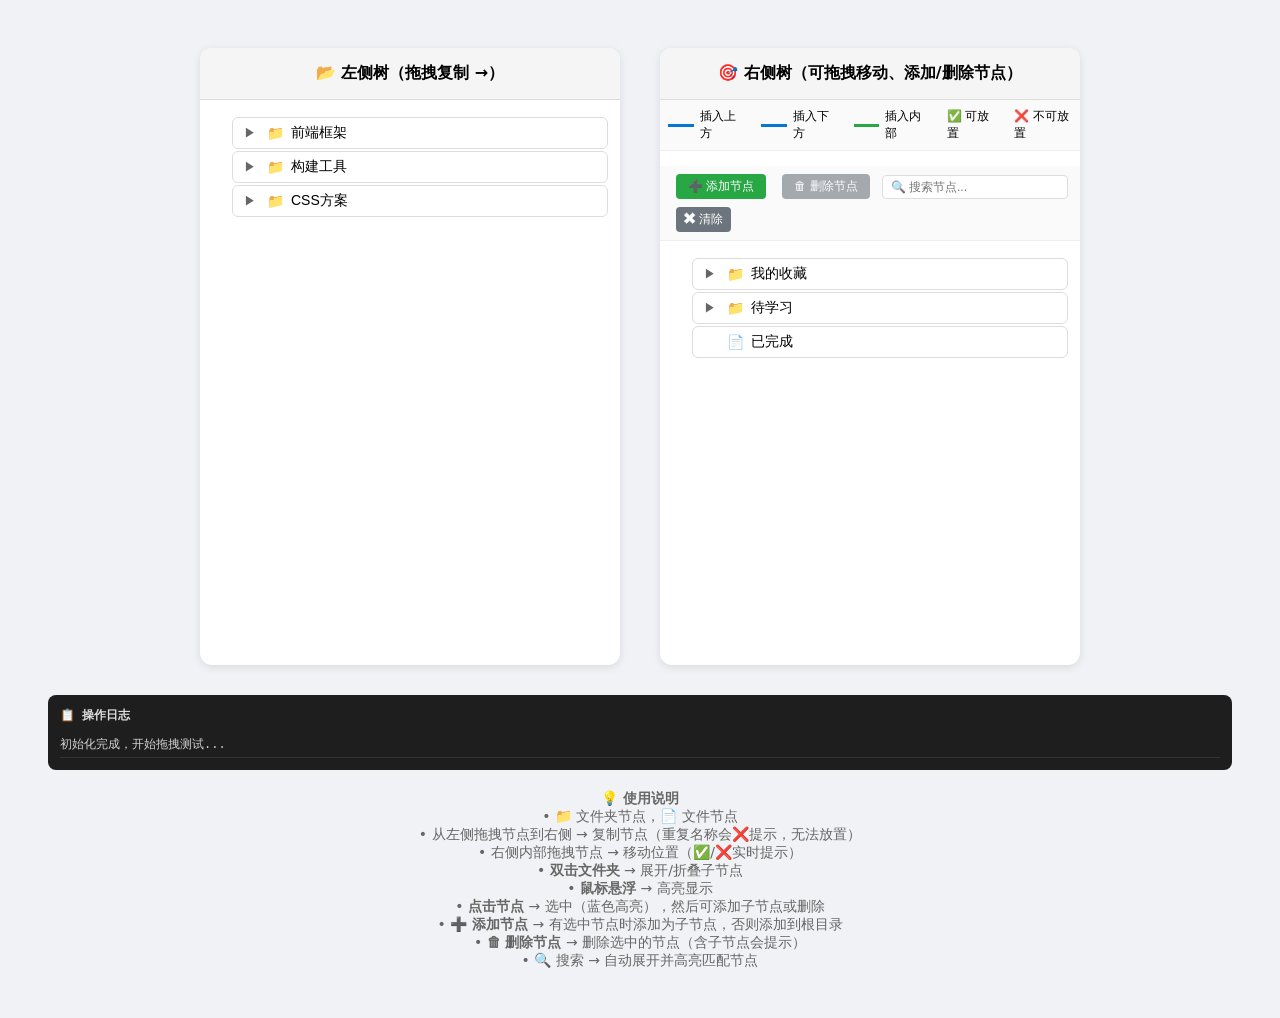
==== commit 726660b2: "新增删除搜索树" ====
--- a/jquery-tree/index.html
+++ b/jquery-tree/index.html
@@ -2,7 +2,7 @@
 <html lang="zh-CN">
 <head>
     <meta charset="UTF-8">
-    <title>SimpleTree - 带图标版</title>
+    <title>SimpleTree - 完整优化版</title>
     <script src="https://code.jquery.com/jquery-3.7.1.min.js"></script>
     <link rel="stylesheet" href="simple-tree.css">
     <script src="simple-tree.js"></script>
@@ -19,7 +19,7 @@
             flex-wrap: wrap;
         }
         .tree-panel {
-            width: 350px;
+            width: 420px;
             background: white;
             border-radius: 12px;
             box-shadow: 0 2px 8px rgba(0,0,0,0.1);
@@ -70,6 +70,9 @@
             gap: 20px;
             margin-bottom: 15px;
             font-size: 12px;
+            padding: 8px;
+            background: #fafafa;
+            border-bottom: 1px solid #eee;
         }
         .legend-item {
             display: inline-flex;
@@ -106,16 +109,13 @@
     </div>
     
     <div class="tree-panel">
-        <h3>🎯 右侧树（内部可拖拽移动）</h3>
-        <div style="padding: 8px; text-align: center; background: #fafafa;">
-            <button id="expandAll">全部展开</button>
-            <button id="collapseAll">全部折叠</button>
-            <button id="resetRight">重置右侧</button>
-        </div>
+        <h3>🎯 右侧树（可拖拽移动、添加/删除节点）</h3>
         <div class="legend">
             <span class="legend-item"><span class="legend-before"></span> 插入上方</span>
             <span class="legend-item"><span class="legend-after"></span> 插入下方</span>
             <span class="legend-item"><span class="legend-inside"></span> 插入内部</span>
+            <span class="legend-item">✅ 可放置</span>
+            <span class="legend-item">❌ 不可放置</span>
         </div>
         <div id="rightTree"></div>
     </div>
@@ -126,17 +126,22 @@
     <div class="log-entry">初始化完成，开始拖拽测试...</div>
 </div>
 <div class="info">
-    💡 使用说明<br>
-    • 📁 文件夹节点（有子节点），📄 文件节点（无子节点）<br>
-    • 从左侧拖拽节点到右侧 → 复制节点<br>
-    • 右侧内部拖拽节点 → 移动位置<br>
-    • 点击箭头展开/折叠子节点
+    💡 <strong>使用说明</strong><br>
+    • 📁 文件夹节点，📄 文件节点<br>
+    • 从左侧拖拽节点到右侧 → 复制节点（重复名称会❌提示，无法放置）<br>
+    • 右侧内部拖拽节点 → 移动位置（✅/❌实时提示）<br>
+    • <strong>双击文件夹</strong> → 展开/折叠子节点<br>
+    • <strong>鼠标悬浮</strong> → 高亮显示<br>
+    • <strong>点击节点</strong> → 选中（蓝色高亮），然后可添加子节点或删除<br>
+    • <strong>➕ 添加节点</strong> → 有选中节点时添加为子节点，否则添加到根目录<br>
+    • <strong>🗑 删除节点</strong> → 删除选中的节点（含子节点会提示）<br>
+    • 🔍 搜索 → 自动展开并高亮匹配节点
 </div>
 
 <script>
     $(function() {
         function addLog(msg, type) {
-            const colors = { copy: '#64b5f6', move: '#ffb74d', error: '#ef5350', info: '#8bc34a' };
+            const colors = { copy: '#64b5f6', move: '#ffb74d', error: '#ef5350', info: '#8bc34a', add: '#28a745', delete: '#dc3545' };
             const logHtml = `<div class="log-entry" style="color: ${colors[type] || colors.info}">[${new Date().toLocaleTimeString()}] ${msg}</div>`;
             $('#logPanel').append(logHtml);
             $('#logPanel').scrollTop($('#logPanel')[0].scrollHeight);
@@ -176,19 +181,22 @@
         $('#leftTree').simpleTree({
             data: leftData,
             defaultCollapsed: true,
+            duplicateCheck: true,
+            treeType: 'left',
             icons: {
                 folder: '📁',
                 folderOpen: '📂',
                 file: '📄'
             },
             onCopy: function(source, cloned, targetId, position) {
-                addLog(`📋 复制: "${source.text}" → 目标: ${targetId} (${position})`, 'copy');
+                addLog(`📋 复制: "${source.text}" → ${targetId || '根节点'} (${position})`, 'copy');
             },
             onDragStart: function(node, treeId) {
                 addLog(`🚀 开始拖拽: "${node.text}"`, 'info');
             },
             onDragEnd: function(node, success) {
-                if (!success) addLog(`❌ 拖拽取消: "${node.text}"`, 'error');
+                if (success) addLog(`✅ 拖拽成功: "${node.text}"`, 'info');
+                else addLog(`❌ 拖拽取消: "${node.text}"`, 'error');
             }
         });
         
@@ -196,24 +204,35 @@
             $('#rightTree').simpleTree({
                 data: JSON.parse(JSON.stringify(rightData)),
                 defaultCollapsed: true,
+                duplicateCheck: true,
+                treeType: 'right',
+                duplicateMessage: '节点 "{name}" 已存在，不能重复添加',
                 icons: {
                     folder: '📁',
                     folderOpen: '📂',
                     file: '📄'
                 },
                 onCopy: function(source, cloned, targetId, position) {
-                    addLog(`📋 复制: "${source.text}" → 目标: ${targetId} (${position})`, 'copy');
+                    addLog(`📋 复制: "${source.text}" → ${targetId || '根节点'} (${position})`, 'copy');
                     rightData = $('#rightTree').data('treeData');
                 },
                 onMove: function(node, targetId, position) {
-                    addLog(`🔄 移动: "${node.text}" → 目标: ${targetId} (${position})`, 'move');
+                    addLog(`🔄 移动: "${node.text}" → ${targetId} (${position})`, 'move');
+                    rightData = $('#rightTree').data('treeData');
+                },
+                onAddNode: function(node, parentId) {
+                    addLog(`➕ 添加节点: "${node.text}" → ${parentId ? '子节点' : '根节点'}`, 'add');
+                    rightData = $('#rightTree').data('treeData');
+                },
+                onDeleteNode: function(node) {
+                    addLog(`🗑 删除节点: "${node.text}"`, 'delete');
                     rightData = $('#rightTree').data('treeData');
                 },
                 onDragStart: function(node, treeId) {
                     addLog(`🚀 开始拖拽: "${node.text}" (内部移动)`, 'info');
                 },
                 onDragEnd: function(node, success) {
-                    if (success) addLog(`✅ 移动完成: "${node.text}"`, 'move');
+                    if (success) addLog(`✅ 移动成功: "${node.text}"`, 'move');
                     else addLog(`❌ 移动取消: "${node.text}"`, 'error');
                 }
             });
--- a/jquery-tree/simple-tree.css
+++ b/jquery-tree/simple-tree.css
@@ -1,8 +1,9 @@
-/* simple-tree.css - 优化版 */
+/* simple-tree.css - 统一指针样式 */
 .simple-tree {
     user-select: none;
     font-family: -apple-system, BlinkMacSystemFont, 'Segoe UI', Roboto, sans-serif;
     font-size: 14px;
+    min-height: 200px;
 }
 
 .simple-tree ul {
@@ -17,6 +18,7 @@
     padding: 0;
 }
 
+/* 所有节点统一指针样式 - 手指 */
 .simple-tree .tree-node {
     display: flex;
     align-items: center;
@@ -25,18 +27,60 @@
     background: white;
     border: 1px solid #ddd;
     border-radius: 6px;
-    cursor: grab;
-    transition: all 0.1s ease;
+    cursor: pointer;
+    transition: all 0.15s ease;
     gap: 6px;
 }
 
+/* 拖拽时变为抓取样式 */
 .simple-tree .tree-node:active {
     cursor: grabbing;
 }
 
+/* 悬浮效果 - 所有节点统一 */
+.simple-tree .tree-node:hover {
+    background: #f0f7ff;
+    border-color: #0078d4;
+    transform: translateX(2px);
+}
+
+/* 拖拽中的源节点 */
 .simple-tree .tree-node.dragging {
-    opacity: 0.4;
+    opacity: 0.3;
     cursor: grabbing;
+}
+
+/* 拖拽克隆体 - 带状态图标 */
+.simple-tree-clone {
+    position: fixed;
+    z-index: 9999;
+    background: white;
+    border-radius: 6px;
+    padding: 6px 12px;
+    box-shadow: 2px 2px 10px rgba(0,0,0,0.2);
+    opacity: 0.95;
+    font-size: 14px;
+    font-family: inherit;
+    pointer-events: none;
+    white-space: nowrap;
+    display: flex;
+    align-items: center;
+    gap: 8px;
+}
+
+.simple-tree-clone.valid {
+    border: 2px solid #28a745;
+    background: #e8f5e9;
+}
+
+.simple-tree-clone.invalid {
+    border: 2px solid #dc3545;
+    background: #ffe8e8;
+}
+
+.simple-tree-clone .clone-status {
+    font-size: 14px;
+    font-weight: bold;
 }
 
 /* 拖拽到目标节点 - 不同位置不同样式 */
@@ -87,12 +131,10 @@
     flex-shrink: 0;
 }
 
-/* 目录节点图标（有子节点）- 文件夹 */
 .simple-tree .tree-node.folder .node-icon {
     color: #f0ad4e;
 }
 
-/* 叶子节点图标（无子节点）- 文件 */
 .simple-tree .tree-node.leaf .node-icon {
     color: #6c757d;
 }
@@ -101,21 +143,125 @@
     flex: 1;
 }
 
-/* 拖拽克隆体 */
-.simple-tree-clone {
-    position: fixed;
-    z-index: 9999;
-    background: white;
-    border: 2px solid #0078d4;
-    border-radius: 6px;
-    padding: 6px 12px;
-    box-shadow: 2px 2px 10px rgba(0,0,0,0.2);
-    opacity: 0.85;
-    font-size: 14px;
-    font-family: inherit;
-    pointer-events: none;
-    white-space: nowrap;
-    display: flex;
-    align-items: center;
-    gap: 6px;
+/* 搜索高亮样式 */
+.simple-tree .tree-node.highlight {
+    background: #fff3cd;
+    border: 1px solid #ffc107;
+    box-shadow: 0 0 0 2px rgba(255, 193, 7, 0.2);
+}
+
+.simple-tree .tree-node.highlight .node-content {
+    font-weight: bold;
+    color: #856404;
+}
+
+/* 空树区域样式 */
+.simple-tree-empty {
+    min-height: 150px;
+    border: 2px dashed #ccc;
+    border-radius: 8px;
+    margin: 10px;
+    display: flex;
+    align-items: center;
+    justify-content: center;
+    transition: all 0.2s ease;
+}
+
+.simple-tree-empty .empty-placeholder {
+    color: #999;
+    font-size: 14px;
+    text-align: center;
+    padding: 20px;
+}
+
+.simple-tree-empty.drag-over-empty {
+    border: 2px solid #28a745;
+    background: #e8f5e9;
+}
+
+.simple-tree-empty.drag-over-empty .empty-placeholder {
+    color: #28a745;
+}
+
+/* 工具栏样式 */
+.simple-tree-toolbar {
+    padding: 8px 12px;
+    border-bottom: 1px solid #eee;
+    background: #fafafa;
+    display: flex;
+    gap: 8px;
+    align-items: center;
+    flex-wrap: wrap;
+}
+
+.simple-tree-toolbar .add-btn,
+.simple-tree-toolbar .delete-btn {
+    padding: 4px 12px;
+    border: none;
+    border-radius: 4px;
+    cursor: pointer;
+    font-size: 12px;
+    transition: background 0.2s;
+}
+
+.simple-tree-toolbar .add-btn {
+    background: #28a745;
+    color: white;
+}
+
+.simple-tree-toolbar .add-btn:hover {
+    background: #218838;
+}
+
+.simple-tree-toolbar .delete-btn {
+    background: #dc3545;
+    color: white;
+}
+
+.simple-tree-toolbar .delete-btn:hover {
+    background: #c82333;
+}
+
+.simple-tree-toolbar .delete-btn.disabled {
+    background: #6c757d;
+    cursor: not-allowed;
+    opacity: 0.6;
+}
+
+.simple-tree-toolbar .delete-btn.disabled:hover {
+    background: #6c757d;
+}
+
+.simple-tree-toolbar .search-input {
+    flex: 1;
+    padding: 4px 8px;
+    border: 1px solid #ddd;
+    border-radius: 4px;
+    font-size: 12px;
+    outline: none;
+}
+
+.simple-tree-toolbar .search-input:focus {
+    border-color: #0078d4;
+}
+
+.simple-tree-toolbar .search-clear {
+    padding: 4px 8px;
+    background: #6c757d;
+    color: white;
+    border: none;
+    border-radius: 4px;
+    cursor: pointer;
+    font-size: 12px;
+}
+
+.simple-tree-toolbar .search-clear:hover {
+    background: #5a6268;
+}
+
+/* 选中节点样式 */
+.simple-tree .tree-node.selected {
+    background: #e3f2fd;
+    border-color: #2196f3;
+    box-shadow: 0 0 0 2px rgba(33, 150, 243, 0.2);
 }
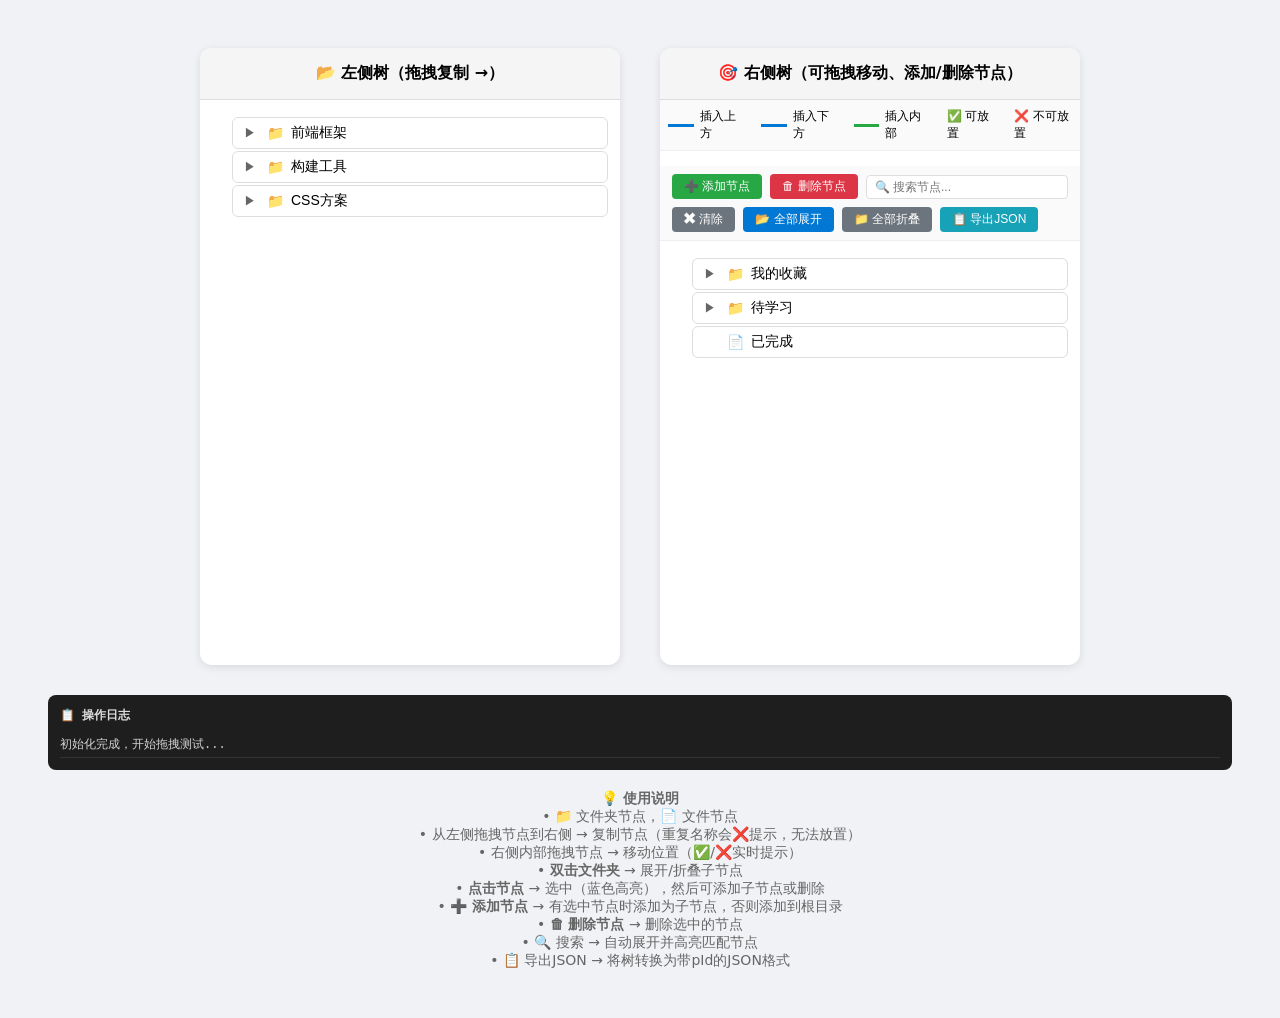
==== commit 8d120956: "树的搜索新增删除方法提供外部接口" ====
--- a/jquery-tree/index.html
+++ b/jquery-tree/index.html
@@ -1,8 +1,9 @@
 <!DOCTYPE html>
 <html lang="zh-CN">
+
 <head>
     <meta charset="UTF-8">
-    <title>SimpleTree - 完整优化版</title>
+    <title>SimpleTree - 外部工具栏版</title>
     <script src="https://code.jquery.com/jquery-3.7.1.min.js"></script>
     <link rel="stylesheet" href="simple-tree.css">
     <script src="simple-tree.js"></script>
@@ -12,19 +13,22 @@
             background: #f0f2f5;
             padding: 40px;
         }
+
         .container {
             display: flex;
             gap: 40px;
             justify-content: center;
             flex-wrap: wrap;
         }
+
         .tree-panel {
             width: 420px;
             background: white;
             border-radius: 12px;
-            box-shadow: 0 2px 8px rgba(0,0,0,0.1);
+            box-shadow: 0 2px 8px rgba(0, 0, 0, 0.1);
             overflow: hidden;
         }
+
         .tree-panel h3 {
             margin: 0;
             padding: 15px;
@@ -33,12 +37,73 @@
             text-align: center;
             font-size: 16px;
         }
+
         .tree-panel .simple-tree {
             padding: 12px;
             min-height: 400px;
             max-height: 500px;
             overflow-y: auto;
         }
+
+        .toolbar {
+            padding: 8px 12px;
+            border-bottom: 1px solid #eee;
+            background: #fafafa;
+            display: flex;
+            gap: 8px;
+            align-items: center;
+            flex-wrap: wrap;
+        }
+
+        .toolbar button {
+            padding: 4px 12px;
+            border: none;
+            border-radius: 4px;
+            cursor: pointer;
+            font-size: 12px;
+            transition: background 0.2s;
+        }
+
+        .toolbar .add-btn {
+            background: #28a745;
+            color: white;
+        }
+
+        .toolbar .add-btn:hover {
+            background: #218838;
+        }
+
+        .toolbar .delete-btn {
+            background: #dc3545;
+            color: white;
+        }
+
+        .toolbar .delete-btn:hover {
+            background: #c82333;
+        }
+
+        .toolbar .search-input {
+            flex: 1;
+            padding: 4px 8px;
+            border: 1px solid #ddd;
+            border-radius: 4px;
+            font-size: 12px;
+            outline: none;
+        }
+
+        .toolbar .search-input:focus {
+            border-color: #0078d4;
+        }
+
+        .toolbar .search-clear {
+            background: #6c757d;
+            color: white;
+        }
+
+        .toolbar .search-clear:hover {
+            background: #5a6268;
+        }
+
         .log-panel {
             margin-top: 30px;
             background: #1e1e1e;
@@ -50,20 +115,24 @@
             max-height: 200px;
             overflow-y: auto;
         }
+
         .log-panel h4 {
             margin: 0 0 8px 0;
             color: #ddd;
         }
+
         .log-entry {
             padding: 4px 0;
             border-bottom: 1px solid #333;
         }
+
         .info {
             text-align: center;
             margin-top: 20px;
             color: #666;
             font-size: 14px;
         }
+
         .legend {
             display: flex;
             justify-content: center;
@@ -74,217 +143,277 @@
             background: #fafafa;
             border-bottom: 1px solid #eee;
         }
+
         .legend-item {
             display: inline-flex;
             align-items: center;
             gap: 6px;
         }
+
         .legend-before {
             width: 30px;
             height: 3px;
             background: #0078d4;
         }
+
         .legend-after {
             width: 30px;
             height: 3px;
             background: #0078d4;
         }
+
         .legend-inside {
             width: 30px;
             height: 3px;
             background: #28a745;
         }
-        button {
-            padding: 4px 12px;
-            margin: 0 4px;
-            cursor: pointer;
-        }
     </style>
 </head>
+
 <body>
-<div class="container">
-    <div class="tree-panel">
-        <h3>📂 左侧树（拖拽复制 →）</h3>
-        <div id="leftTree"></div>
+    <div class="container">
+        <!-- 左侧树 -->
+        <div class="tree-panel">
+            <h3>📂 左侧树（拖拽复制 →）</h3>
+            <div id="leftTree"></div>
+        </div>
+
+        <!-- 右侧树 -->
+        <div class="tree-panel">
+            <h3>🎯 右侧树（可拖拽移动、添加/删除节点）</h3>
+            <div class="legend">
+                <span class="legend-item"><span class="legend-before"></span> 插入上方</span>
+                <span class="legend-item"><span class="legend-after"></span> 插入下方</span>
+                <span class="legend-item"><span class="legend-inside"></span> 插入内部</span>
+                <span class="legend-item">✅ 可放置</span>
+                <span class="legend-item">❌ 不可放置</span>
+            </div>
+            <div class="toolbar">
+                <button class="add-btn" id="addNodeBtn">➕ 添加节点</button>
+                <button class="delete-btn" id="deleteNodeBtn">🗑 删除节点</button>
+                <input type="text" class="search-input" id="searchInput" placeholder="🔍 搜索节点...">
+                <button class="search-clear" id="clearSearchBtn">✖ 清除</button>
+                <button class="expand-btn" id="expandAllBtn" style="background:#0078d4;color:white;">📂 全部展开</button>
+                <button class="collapse-btn" id="collapseAllBtn" style="background:#6c757d;color:white;">📁
+                    全部折叠</button>
+                <button class="json-btn" id="exportJsonBtn" style="background:#17a2b8;color:white;">📋 导出JSON</button>
+            </div>
+            <div id="rightTree"></div>
+        </div>
     </div>
-    
-    <div class="tree-panel">
-        <h3>🎯 右侧树（可拖拽移动、添加/删除节点）</h3>
-        <div class="legend">
-            <span class="legend-item"><span class="legend-before"></span> 插入上方</span>
-            <span class="legend-item"><span class="legend-after"></span> 插入下方</span>
-            <span class="legend-item"><span class="legend-inside"></span> 插入内部</span>
-            <span class="legend-item">✅ 可放置</span>
-            <span class="legend-item">❌ 不可放置</span>
-        </div>
-        <div id="rightTree"></div>
+
+    <div class="log-panel" id="logPanel">
+        <h4>📋 操作日志</h4>
+        <div class="log-entry">初始化完成，开始拖拽测试...</div>
     </div>
-</div>
-
-<div class="log-panel" id="logPanel">
-    <h4>📋 操作日志</h4>
-    <div class="log-entry">初始化完成，开始拖拽测试...</div>
-</div>
-<div class="info">
-    💡 <strong>使用说明</strong><br>
-    • 📁 文件夹节点，📄 文件节点<br>
-    • 从左侧拖拽节点到右侧 → 复制节点（重复名称会❌提示，无法放置）<br>
-    • 右侧内部拖拽节点 → 移动位置（✅/❌实时提示）<br>
-    • <strong>双击文件夹</strong> → 展开/折叠子节点<br>
-    • <strong>鼠标悬浮</strong> → 高亮显示<br>
-    • <strong>点击节点</strong> → 选中（蓝色高亮），然后可添加子节点或删除<br>
-    • <strong>➕ 添加节点</strong> → 有选中节点时添加为子节点，否则添加到根目录<br>
-    • <strong>🗑 删除节点</strong> → 删除选中的节点（含子节点会提示）<br>
-    • 🔍 搜索 → 自动展开并高亮匹配节点
-</div>
-
-<script>
-    $(function() {
-        function addLog(msg, type) {
-            const colors = { copy: '#64b5f6', move: '#ffb74d', error: '#ef5350', info: '#8bc34a', add: '#28a745', delete: '#dc3545' };
-            const logHtml = `<div class="log-entry" style="color: ${colors[type] || colors.info}">[${new Date().toLocaleTimeString()}] ${msg}</div>`;
-            $('#logPanel').append(logHtml);
-            $('#logPanel').scrollTop($('#logPanel')[0].scrollHeight);
-        }
-        
-        const leftData = [
-            { id: "L1", text: "前端框架", children: [
-                { id: "L1-1", text: "Vue.js" },
-                { id: "L1-2", text: "React" },
-                { id: "L1-3", text: "Angular" }
-            ]},
-            { id: "L2", text: "构建工具", children: [
-                { id: "L2-1", text: "Webpack" },
-                { id: "L2-2", text: "Vite" }
-            ]},
-            { id: "L3", text: "CSS方案", children: [
-                { id: "L3-1", text: "Tailwind" },
-                { id: "L3-2", text: "CSS Modules" }
-            ]}
-        ];
-        
-        let rightData = [
-            { id: "R1", text: "我的收藏", children: [
-                { id: "R1-1", text: "jQuery技巧" },
-                { id: "R1-2", text: "CSS Grid" }
-            ]},
-            { id: "R2", text: "待学习", children: [
-                { id: "R2-1", text: "TypeScript" },
-                { id: "R2-2", text: "Node.js", children: [
-                    { id: "R2-2-1", text: "Express" },
-                    { id: "R2-2-2", text: "Nest.js" }
-                ]}
-            ]},
-            { id: "R3", text: "已完成", children: [] }
-        ];
-        
-        $('#leftTree').simpleTree({
-            data: leftData,
-            defaultCollapsed: true,
-            duplicateCheck: true,
-            treeType: 'left',
-            icons: {
-                folder: '📁',
-                folderOpen: '📂',
-                file: '📄'
-            },
-            onCopy: function(source, cloned, targetId, position) {
-                addLog(`📋 复制: "${source.text}" → ${targetId || '根节点'} (${position})`, 'copy');
-            },
-            onDragStart: function(node, treeId) {
-                addLog(`🚀 开始拖拽: "${node.text}"`, 'info');
-            },
-            onDragEnd: function(node, success) {
-                if (success) addLog(`✅ 拖拽成功: "${node.text}"`, 'info');
-                else addLog(`❌ 拖拽取消: "${node.text}"`, 'error');
+    <div class="info">
+        💡 <strong>使用说明</strong><br>
+        • 📁 文件夹节点，📄 文件节点<br>
+        • 从左侧拖拽节点到右侧 → 复制节点（重复名称会❌提示，无法放置）<br>
+        • 右侧内部拖拽节点 → 移动位置（✅/❌实时提示）<br>
+        • <strong>双击文件夹</strong> → 展开/折叠子节点<br>
+        • <strong>点击节点</strong> → 选中（蓝色高亮），然后可添加子节点或删除<br>
+        • <strong>➕ 添加节点</strong> → 有选中节点时添加为子节点，否则添加到根目录<br>
+        • <strong>🗑 删除节点</strong> → 删除选中的节点<br>
+        • 🔍 搜索 → 自动展开并高亮匹配节点<br>
+        • 📋 导出JSON → 将树转换为带pId的JSON格式
+    </div>
+
+    <script>
+        $(function () {
+            function addLog(msg, type) {
+                const colors = { copy: '#64b5f6', move: '#ffb74d', error: '#ef5350', info: '#8bc34a', add: '#28a745', delete: '#dc3545' };
+                const logHtml = `<div class="log-entry" style="color: ${colors[type] || colors.info}">[${new Date().toLocaleTimeString()}] ${msg}</div>`;
+                $('#logPanel').append(logHtml);
+                $('#logPanel').scrollTop($('#logPanel')[0].scrollHeight);
             }
-        });
-        
-        function initRightTree() {
-            $('#rightTree').simpleTree({
-                data: JSON.parse(JSON.stringify(rightData)),
-                defaultCollapsed: true,
-                duplicateCheck: true,
-                treeType: 'right',
-                duplicateMessage: '节点 "{name}" 已存在，不能重复添加',
-                icons: {
-                    folder: '📁',
-                    folderOpen: '📂',
-                    file: '📄'
+
+            // 左侧树数据
+            const leftData = [
+                {
+                    id: "L1", text: "前端框架", children: [
+                        { id: "L1-1", text: "Vue.js" },
+                        { id: "L1-2", text: "React" },
+                        { id: "L1-3", text: "Angular" }
+                    ]
                 },
-                onCopy: function(source, cloned, targetId, position) {
-                    addLog(`📋 复制: "${source.text}" → ${targetId || '根节点'} (${position})`, 'copy');
-                    rightData = $('#rightTree').data('treeData');
+                {
+                    id: "L2", text: "构建工具", children: [
+                        { id: "L2-1", text: "Webpack" },
+                        { id: "L2-2", text: "Vite" }
+                    ]
                 },
-                onMove: function(node, targetId, position) {
-                    addLog(`🔄 移动: "${node.text}" → ${targetId} (${position})`, 'move');
-                    rightData = $('#rightTree').data('treeData');
+                {
+                    id: "L3", text: "CSS方案", children: [
+                        { id: "L3-1", text: "Tailwind" },
+                        { id: "L3-2", text: "CSS Modules" }
+                    ]
+                }
+            ];
+
+            // 右侧树数据
+            let rightData = [
+                {
+                    id: "R1", text: "我的收藏", children: [
+                        { id: "R1-1", text: "jQuery技巧" },
+                        { id: "R1-2", text: "CSS Grid" }
+                    ]
                 },
-                onAddNode: function(node, parentId) {
-                    addLog(`➕ 添加节点: "${node.text}" → ${parentId ? '子节点' : '根节点'}`, 'add');
-                    rightData = $('#rightTree').data('treeData');
+                {
+                    id: "R2", text: "待学习", children: [
+                        { id: "R2-1", text: "TypeScript" },
+                        {
+                            id: "R2-2", text: "Node.js", children: [
+                                { id: "R2-2-1", text: "Express" },
+                                { id: "R2-2-2", text: "Nest.js" }
+                            ]
+                        }
+                    ]
                 },
-                onDeleteNode: function(node) {
-                    addLog(`🗑 删除节点: "${node.text}"`, 'delete');
-                    rightData = $('#rightTree').data('treeData');
-                },
-                onDragStart: function(node, treeId) {
-                    addLog(`🚀 开始拖拽: "${node.text}" (内部移动)`, 'info');
-                },
-                onDragEnd: function(node, success) {
-                    if (success) addLog(`✅ 移动成功: "${node.text}"`, 'move');
-                    else addLog(`❌ 移动取消: "${node.text}"`, 'error');
-                }
-            });
-        }
-        
-        initRightTree();
-        
-        $('#resetRight').on('click', function() {
-            rightData = [
-                { id: "R1", text: "我的收藏", children: [
-                    { id: "R1-1", text: "jQuery技巧" },
-                    { id: "R1-2", text: "CSS Grid" }
-                ]},
-                { id: "R2", text: "待学习", children: [
-                    { id: "R2-1", text: "TypeScript" },
-                    { id: "R2-2", text: "Node.js", children: [
-                        { id: "R2-2-1", text: "Express" },
-                        { id: "R2-2-2", text: "Nest.js" }
-                    ]}
-                ]},
                 { id: "R3", text: "已完成", children: [] }
             ];
+
+            // 初始化左侧树
+            $('#leftTree').simpleTree({
+                data: leftData,
+                treeType: 'left',
+                defaultCollapsed: true,
+                keepIdOnCopy: true,
+                onDragEnd: function (node, success) {
+                    if (success) {
+                        addLog(`📋 复制成功: "${node.text}"`, 'copy');
+                        // 获取右侧树数据
+                        const rightData = $('#rightTree').simpleTree('getData');
+                        console.log('右侧树数据:', rightData);
+                    }
+                },
+                onDragStart: function (node, type) {
+                    addLog(`🚀 开始拖拽: "${node.text}"`, 'info');
+                }
+            });
+
+            // 初始化右侧树
+            function initRightTree() {
+                $('#rightTree').simpleTree({
+                    data: JSON.parse(JSON.stringify(rightData)),
+                    treeType: 'right',
+                    defaultCollapsed: true,
+                    keepIdOnCopy: true,
+                    onCopy: function (source, cloned, targetId, position) {
+                        addLog(`📋 复制: "${source.text}" → ${targetId || '根节点'} (${position})`, 'copy');
+                        rightData = $('#rightTree').simpleTree('getData');
+                    },
+                    onMove: function (node, targetId, position) {
+                        addLog(`🔄 移动: "${node.text}" → ${targetId} (${position})`, 'move');
+                        rightData = $('#rightTree').simpleTree('getData');
+                    },
+                    onAddNode: function (node, parentId) {
+                        addLog(`➕ 添加节点: "${node.text}" → ${parentId ? '子节点' : '根节点'}`, 'add');
+                        rightData = $('#rightTree').simpleTree('getData');
+                    },
+                    onDeleteNode: function (node) {
+                        addLog(`🗑 删除节点: "${node.text}"`, 'delete');
+                        rightData = $('#rightTree').simpleTree('getData');
+                    },
+                    onDragStart: function (node, type) {
+                        addLog(`🚀 开始拖拽: "${node.text}" (内部移动)`, 'info');
+                    },
+                    onDragEnd: function (node, success) {
+                        if (success) addLog(`✅ 移动成功: "${node.text}"`, 'move');
+                        else addLog(`❌ 移动取消: "${node.text}"`, 'error');
+                    }
+                });
+            }
+
             initRightTree();
-            addLog('🔄 右侧树已重置', 'info');
-        });
-        
-        function setAllCollapsed($tree, collapsed) {
-            $tree.find('.node-children').each(function() {
-                const $children = $(this);
-                const $icon = $children.closest('li').find('.toggle-icon');
-                if ($children.length) {
-                    if (collapsed) {
-                        $children.hide();
-                        $icon.text('▶');
-                    } else {
-                        $children.show();
-                        $icon.text('▼');
+
+            // ========== 外部调用方法 ==========
+
+            // 添加节点
+            $('#addNodeBtn').on('click', function () {
+                const selectedNode = $('#rightTree').simpleTree('getSelected');
+                const targetId = selectedNode ? selectedNode.id : null;
+                const nodeName = prompt('请输入节点名称：', '新节点');
+                if (nodeName) {
+                    const result = $('#rightTree').simpleTree('addNode', nodeName, targetId);
+                    if (result) {
+                        addLog(`➕ 添加节点成功: "${nodeName}"`, 'add');
                     }
                 }
             });
-        }
-        
-        $('#expandAll').on('click', function() {
-            setAllCollapsed($('#rightTree'), false);
-            addLog('📂 全部展开', 'info');
+
+            // 删除选中的节点
+            $('#deleteNodeBtn').on('click', function () {
+                $('#rightTree').simpleTree('deleteSelected');
+            });
+
+            // 搜索节点
+            let searchTimeout;
+            $('#searchInput').on('input', function () {
+                clearTimeout(searchTimeout);
+                const keyword = $(this).val();
+                searchTimeout = setTimeout(() => {
+                    $('#rightTree').simpleTree('search', keyword);
+                }, 300);
+            });
+
+            // 清除搜索
+            $('#clearSearchBtn').on('click', function () {
+                $('#searchInput').val('');
+                $('#rightTree').simpleTree('clearSearch');
+                addLog('🔍 已清除搜索', 'info');
+            });
+
+            // 全部展开
+            $('#expandAllBtn').on('click', function () {
+                $('#rightTree').simpleTree('expandAll');
+                addLog('📂 全部展开', 'info');
+            });
+
+            // 全部折叠
+            $('#collapseAllBtn').on('click', function () {
+                $('#rightTree').simpleTree('collapseAll');
+                addLog('📁 全部折叠', 'info');
+            });
+
+            // 导出JSON
+            $('#exportJsonBtn').on('click', function () {
+                const jsonStr = $('#rightTree').simpleTree('toJson', true);
+                console.log('JSON数据:', jsonStr);
+                addLog('📋 已导出JSON，请在控制台查看', 'info');
+
+                // 也可以复制到剪贴板
+                // navigator.clipboard.writeText(jsonStr);
+                alert('JSON数据已输出到控制台');
+            });
+
+            // 重置右侧树按钮（可选）
+            $('#resetRight').on('click', function () {
+                rightData = [
+                    {
+                        id: "R1", text: "我的收藏", children: [
+                            { id: "R1-1", text: "jQuery技巧" },
+                            { id: "R1-2", text: "CSS Grid" }
+                        ]
+                    },
+                    {
+                        id: "R2", text: "待学习", children: [
+                            { id: "R2-1", text: "TypeScript" },
+                            {
+                                id: "R2-2", text: "Node.js", children: [
+                                    { id: "R2-2-1", text: "Express" },
+                                    { id: "R2-2-2", text: "Nest.js" }
+                                ]
+                            }
+                        ]
+                    },
+                    { id: "R3", text: "已完成", children: [] }
+                ];
+                initRightTree();
+                addLog('🔄 右侧树已重置', 'info');
+            });
         });
-        
-        $('#collapseAll').on('click', function() {
-            setAllCollapsed($('#rightTree'), true);
-            addLog('📁 全部折叠', 'info');
-        });
-    });
-</script>
+    </script>
 </body>
+
 </html>
--- a/jquery-tree/simple-tree.css
+++ b/jquery-tree/simple-tree.css
@@ -1,4 +1,4 @@
-/* simple-tree.css - 统一指针样式 */
+/* simple-tree.css */
 .simple-tree {
     user-select: none;
     font-family: -apple-system, BlinkMacSystemFont, 'Segoe UI', Roboto, sans-serif;
@@ -18,7 +18,6 @@
     padding: 0;
 }
 
-/* 所有节点统一指针样式 - 手指 */
 .simple-tree .tree-node {
     display: flex;
     align-items: center;
@@ -32,32 +31,28 @@
     gap: 6px;
 }
 
-/* 拖拽时变为抓取样式 */
 .simple-tree .tree-node:active {
     cursor: grabbing;
 }
 
-/* 悬浮效果 - 所有节点统一 */
 .simple-tree .tree-node:hover {
     background: #f0f7ff;
     border-color: #0078d4;
     transform: translateX(2px);
 }
 
-/* 拖拽中的源节点 */
 .simple-tree .tree-node.dragging {
     opacity: 0.3;
     cursor: grabbing;
 }
 
-/* 拖拽克隆体 - 带状态图标 */
 .simple-tree-clone {
     position: fixed;
     z-index: 9999;
     background: white;
     border-radius: 6px;
     padding: 6px 12px;
-    box-shadow: 2px 2px 10px rgba(0,0,0,0.2);
+    box-shadow: 2px 2px 10px rgba(0, 0, 0, 0.2);
     opacity: 0.95;
     font-size: 14px;
     font-family: inherit;
@@ -83,7 +78,6 @@
     font-weight: bold;
 }
 
-/* 拖拽到目标节点 - 不同位置不同样式 */
 .simple-tree .tree-node.drag-over-before {
     border-top: 3px solid #0078d4;
     border-bottom: 1px solid #ddd;
@@ -102,7 +96,6 @@
     box-shadow: 0 0 0 2px rgba(40, 167, 69, 0.2);
 }
 
-/* 折叠/展开箭头 */
 .simple-tree .toggle-icon {
     display: inline-flex;
     align-items: center;
@@ -121,7 +114,6 @@
     cursor: default;
 }
 
-/* 节点图标 */
 .simple-tree .node-icon {
     display: inline-flex;
     align-items: center;
@@ -143,7 +135,6 @@
     flex: 1;
 }
 
-/* 搜索高亮样式 */
 .simple-tree .tree-node.highlight {
     background: #fff3cd;
     border: 1px solid #ffc107;
@@ -155,7 +146,6 @@
     color: #856404;
 }
 
-/* 空树区域样式 */
 .simple-tree-empty {
     min-height: 150px;
     border: 2px dashed #ccc;
@@ -183,83 +173,6 @@
     color: #28a745;
 }
 
-/* 工具栏样式 */
-.simple-tree-toolbar {
-    padding: 8px 12px;
-    border-bottom: 1px solid #eee;
-    background: #fafafa;
-    display: flex;
-    gap: 8px;
-    align-items: center;
-    flex-wrap: wrap;
-}
-
-.simple-tree-toolbar .add-btn,
-.simple-tree-toolbar .delete-btn {
-    padding: 4px 12px;
-    border: none;
-    border-radius: 4px;
-    cursor: pointer;
-    font-size: 12px;
-    transition: background 0.2s;
-}
-
-.simple-tree-toolbar .add-btn {
-    background: #28a745;
-    color: white;
-}
-
-.simple-tree-toolbar .add-btn:hover {
-    background: #218838;
-}
-
-.simple-tree-toolbar .delete-btn {
-    background: #dc3545;
-    color: white;
-}
-
-.simple-tree-toolbar .delete-btn:hover {
-    background: #c82333;
-}
-
-.simple-tree-toolbar .delete-btn.disabled {
-    background: #6c757d;
-    cursor: not-allowed;
-    opacity: 0.6;
-}
-
-.simple-tree-toolbar .delete-btn.disabled:hover {
-    background: #6c757d;
-}
-
-.simple-tree-toolbar .search-input {
-    flex: 1;
-    padding: 4px 8px;
-    border: 1px solid #ddd;
-    border-radius: 4px;
-    font-size: 12px;
-    outline: none;
-}
-
-.simple-tree-toolbar .search-input:focus {
-    border-color: #0078d4;
-}
-
-.simple-tree-toolbar .search-clear {
-    padding: 4px 8px;
-    background: #6c757d;
-    color: white;
-    border: none;
-    border-radius: 4px;
-    cursor: pointer;
-    font-size: 12px;
-}
-
-.simple-tree-toolbar .search-clear:hover {
-    background: #5a6268;
-}
-
-/* 选中节点样式 */
 .simple-tree .tree-node.selected {
     background: #e3f2fd;
     border-color: #2196f3;
